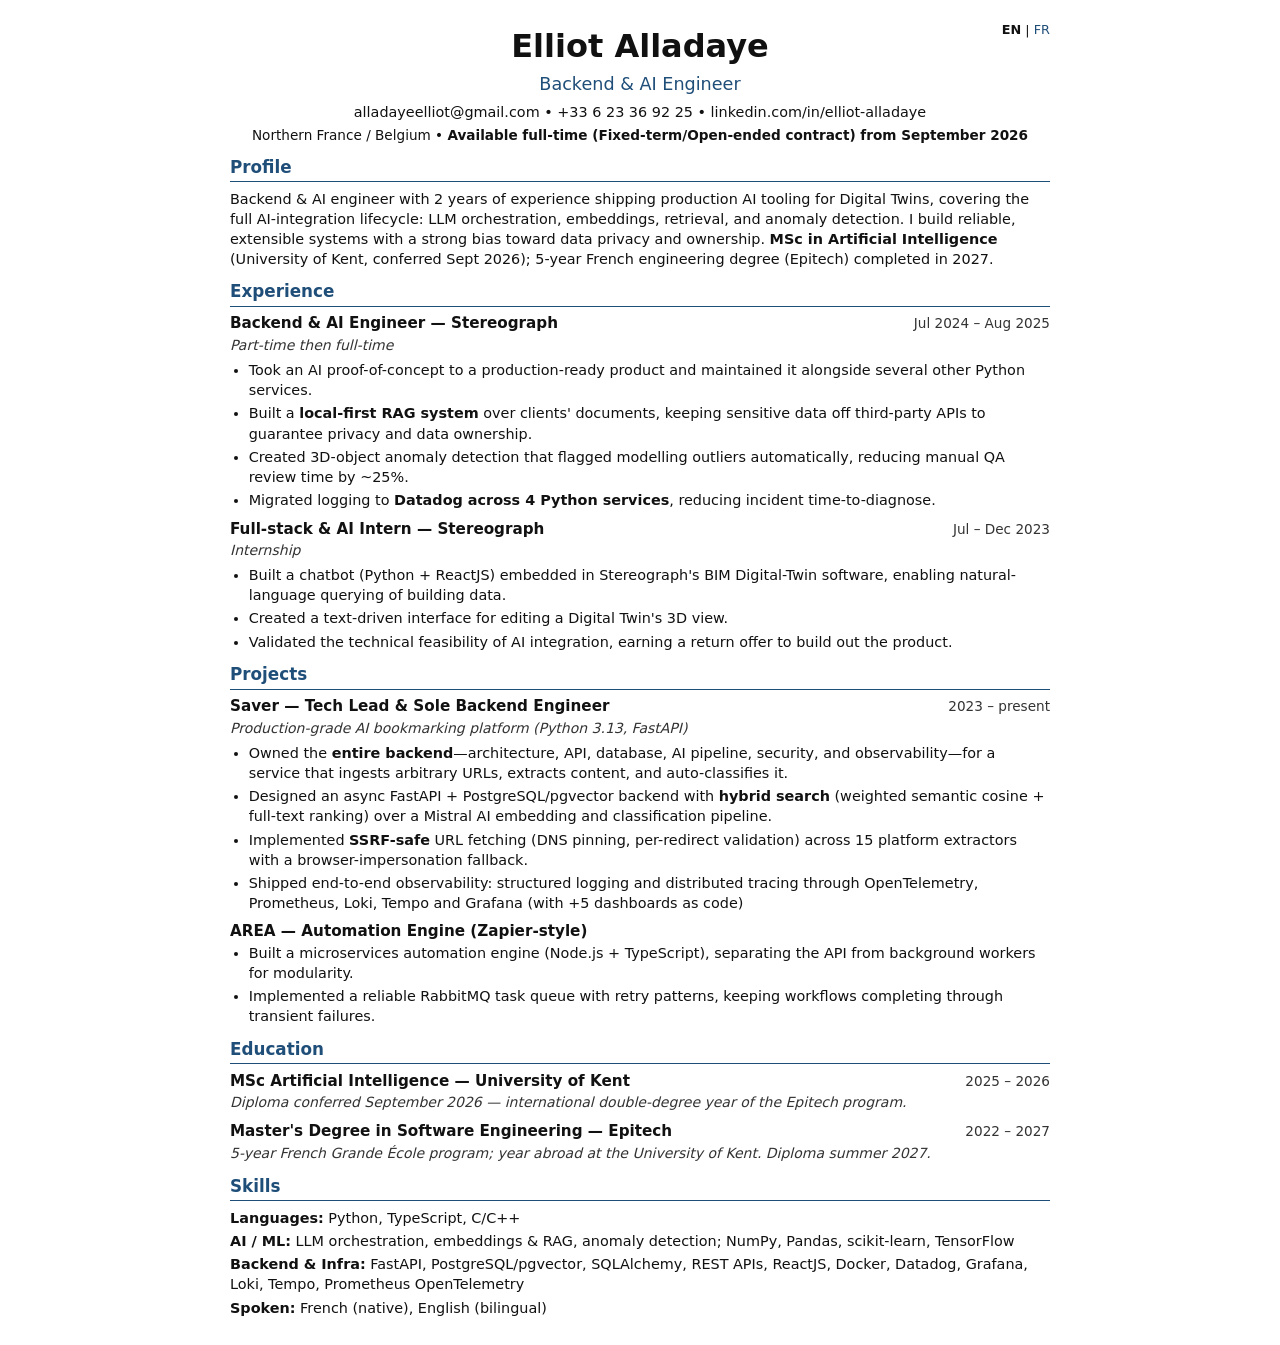
==== index.html @ 2c44abee "cv: add html cv" ====
<!DOCTYPE html>
<html lang="en">
<head>
  <meta charset="UTF-8">
  <meta name="viewport" content="width=device-width, initial-scale=1.0">
  <title>Elliot Alladayè — Backend &amp; AI Engineer</title>
  <meta name="description" content="Backend &amp; AI engineer with 2 years of experience shipping production AI tooling for Digital Twins. Available full-time from September 2026.">
  <meta property="og:title" content="Elliot Alladaye — Backend &amp; AI Engineer">
  <meta property="og:description" content="Backend &amp; AI engineer with 2 years of experience shipping production AI tooling for Digital Twins. Available full-time from September 2026.">
  <meta property="og:type" content="profile">
  <link rel="alternate" hreflang="fr" href="fr.html">
  <link rel="alternate" hreflang="en" href="index.html">
  <link rel="stylesheet" href="style.css">
  <script type="application/ld+json">
  {
    "@context": "https://schema.org",
    "@type": "Person",
    "name": "Elliot Alladaye",
    "email": "alladayeelliot@gmail.com",
    "telephone": "+33623369225",
    "url": "https://www.linkedin.com/in/elliot-alladaye",
    "jobTitle": "Backend & AI Engineer",
    "sameAs": ["https://www.linkedin.com/in/elliot-alladaye"]
  }
  </script>
</head>
<body>
  <div class="page">

    <header>
      <div class="lang-switch"><strong>EN</strong> | <a href="fr.html">FR</a></div>
      <h1>Elliot Alladaye</h1>
      <p class="job-title">Backend &amp; AI Engineer</p>
      <p class="contact">
        <a href="mailto:alladayeelliot@gmail.com">alladayeelliot@gmail.com</a> &bull;
        <a href="tel:+33623369225">+33 6 23 36 92 25</a> &bull;
        <a href="https://www.linkedin.com/in/elliot-alladaye">linkedin.com/in/elliot-alladaye</a>
      </p>
      <p class="availability">Northern France / Belgium &bull; <strong>Available full-time (Fixed-term/Open-ended contract) from September 2026</strong></p>
    </header>

    <main>

      <section aria-labelledby="profile-heading">
        <h2 id="profile-heading">Profile</h2>
        <p class="profile-text">Backend &amp; AI engineer with 2 years of experience shipping production AI tooling for Digital Twins, covering the full AI-integration lifecycle: LLM orchestration, embeddings, retrieval, and anomaly detection. I build reliable, extensible systems with a strong bias toward data privacy and ownership. <strong>MSc in Artificial Intelligence</strong> (University of Kent, conferred Sept 2026); 5-year French engineering degree (Epitech) completed in 2027.</p>
      </section>

      <section aria-labelledby="experience-heading">
        <h2 id="experience-heading">Experience</h2>

        <div class="entry">
          <div class="entry-header">
            <strong>Backend &amp; AI Engineer — Stereograph</strong>
            <span class="date">Jul 2024 – Aug 2025</span>
          </div>
          <p class="subentry">Part-time then full-time</p>
          <ul>
            <li>Took an AI proof-of-concept to a production-ready product and maintained it alongside several other Python services.</li>
            <li>Built a <strong>local-first RAG system</strong> over clients' documents, keeping sensitive data off third-party APIs to guarantee privacy and data ownership.</li>
            <li>Created 3D-object anomaly detection that flagged modelling outliers automatically, reducing manual QA review time by ~25%.</li>
            <li>Migrated logging to <strong>Datadog across 4 Python services</strong>, reducing incident time-to-diagnose.</li>
          </ul>
        </div>

        <div class="entry">
          <div class="entry-header">
            <strong>Full-stack &amp; AI Intern — Stereograph</strong>
            <span class="date">Jul – Dec 2023</span>
          </div>
          <p class="subentry">Internship</p>
          <ul>
            <li>Built a chatbot (Python + ReactJS) embedded in Stereograph's BIM Digital-Twin software, enabling natural-language querying of building data.</li>
            <li>Created a text-driven interface for editing a Digital Twin's 3D view.</li>
            <li>Validated the technical feasibility of AI integration, earning a return offer to build out the product.</li>
          </ul>
        </div>

      </section>

      <section aria-labelledby="projects-heading">
        <h2 id="projects-heading">Projects</h2>

        <div class="entry">
          <div class="entry-header">
            <strong>Saver — Tech Lead &amp; Sole Backend Engineer</strong>
            <span class="date">2023 – present</span>
          </div>
          <p class="subentry">Production-grade AI bookmarking platform (Python 3.13, FastAPI)</p>
          <ul>
            <li>Owned the <strong>entire backend</strong>—architecture, API, database, AI pipeline, security, and observability—for a service that ingests arbitrary URLs, extracts content, and auto-classifies it.</li>
            <li>Designed an async FastAPI + PostgreSQL/pgvector backend with <strong>hybrid search</strong> (weighted semantic cosine + full-text ranking) over a Mistral AI embedding and classification pipeline.</li>
            <li>Implemented <strong>SSRF-safe</strong> URL fetching (DNS pinning, per-redirect validation) across 15 platform extractors with a browser-impersonation fallback.</li>
            <li>Shipped end-to-end observability: structured logging and distributed tracing through OpenTelemetry, Prometheus, Loki, Tempo and Grafana (with +5 dashboards as code)</li>
          </ul>
        </div>

        <div class="entry">
          <div class="entry-header">
            <strong>AREA — Automation Engine (Zapier-style)</strong>
          </div>
          <ul>
            <li>Built a microservices automation engine (Node.js + TypeScript), separating the API from background workers for modularity.</li>
            <li>Implemented a reliable RabbitMQ task queue with retry patterns, keeping workflows completing through transient failures.</li>
          </ul>
        </div>

      </section>

      <section aria-labelledby="education-heading">
        <h2 id="education-heading">Education</h2>

        <div class="entry">
          <div class="entry-header">
            <strong>MSc Artificial Intelligence — University of Kent</strong>
            <span class="date">2025 – 2026</span>
          </div>
          <p class="subentry">Diploma conferred September 2026 — international double-degree year of the Epitech program.</p>
        </div>

        <div class="entry">
          <div class="entry-header">
            <strong>Master's Degree in Software Engineering — Epitech</strong>
            <span class="date">2022 – 2027</span>
          </div>
          <p class="subentry">5-year French <em>Grande École</em> program; year abroad at the University of Kent. Diploma summer 2027.</p>
        </div>

      </section>

      <section aria-labelledby="skills-heading">
        <h2 id="skills-heading">Skills</h2>
        <p class="skill-row"><strong>Languages:</strong> Python, TypeScript, C/C++</p>
        <p class="skill-row"><strong>AI / ML:</strong> LLM orchestration, embeddings &amp; RAG, anomaly detection; NumPy, Pandas, scikit-learn, TensorFlow</p>
        <p class="skill-row"><strong>Backend &amp; Infra:</strong> FastAPI, PostgreSQL/pgvector, SQLAlchemy, REST APIs, ReactJS, Docker, Datadog, Grafana, Loki, Tempo, Prometheus OpenTelemetry</p>
        <p class="skill-row"><strong>Spoken:</strong> French (native), English (bilingual)</p>
      </section>

    </main>
  </div>
</body>
</html>
---- style.css ----
:root {
  --accent: #1F4E79;
}

*, *::before, *::after {
  box-sizing: border-box;
  margin: 0;
  padding: 0;
}

body {
  font-family: system-ui, -apple-system, sans-serif;
  font-size: 10pt;
  line-height: 1.4;
  color: #111;
  background: #fff;
  padding: 1.5rem;
}

.page {
  max-width: 820px;
  margin: 0 auto;
}

/* ── Header ── */
header {
  text-align: center;
  margin-bottom: 0.6rem;
  position: relative;
}

h1 {
  font-size: 2rem;
  font-weight: 700;
  margin-bottom: 0.2rem;
}

.job-title {
  font-size: 1.1rem;
  color: var(--accent);
  margin-bottom: 0.35rem;
}

.contact {
  font-size: 0.9rem;
}

.contact a {
  color: #111;
  text-decoration: none;
}

.contact a:hover {
  text-decoration: underline;
}

.availability {
  font-size: 0.85rem;
  margin-top: 0.2rem;
}

.lang-switch {
  position: absolute;
  top: 0;
  right: 0;
  font-size: 0.8rem;
  line-height: 1;
}

.lang-switch a {
  color: var(--accent);
  text-decoration: none;
}

.lang-switch a:hover {
  text-decoration: underline;
}

/* ── Sections ── */
section {
  margin-top: 0.7rem;
}

h2 {
  font-size: 1.05rem;
  font-weight: 700;
  color: var(--accent);
  border-bottom: 1.5px solid var(--accent);
  padding-bottom: 2px;
  margin-bottom: 0.4rem;
}

/* ── Entries ── */
.entry {
  margin-bottom: 0.5rem;
}

.entry-header {
  display: flex;
  justify-content: space-between;
  align-items: baseline;
  gap: 1rem;
}

.entry-header strong {
  font-size: 0.95rem;
}

.date {
  font-size: 0.85rem;
  white-space: nowrap;
  flex-shrink: 0;
  color: #333;
}

.subentry {
  font-style: italic;
  font-size: 0.875rem;
  margin: 0.1rem 0 0.25rem;
  color: #333;
}

/* ── Lists ── */
ul {
  padding-left: 1.4em;
  margin: 0;
}

li {
  margin-bottom: 0.2rem;
  font-size: 0.9rem;
}

/* ── Skills ── */
.skill-row {
  font-size: 0.9rem;
  margin-bottom: 0.2rem;
}

/* ── Profile ── */
.profile-text {
  font-size: 0.9rem;
}

/* ── Print ── */
@media print {
  @page {
    margin: 1.1cm 1.4cm;
  }

  * {
    -webkit-print-color-adjust: exact;
    print-color-adjust: exact;
  }

  body {
    padding: 0;
    font-size: 10pt;
  }

  .lang-switch {
    display: none;
  }

  a {
    color: #111;
    text-decoration: none;
  }

  h2 {
    border-bottom-width: 1pt;
  }

  .entry {
    break-inside: avoid;
    page-break-inside: avoid;
  }

  section {
    break-inside: avoid;
    page-break-inside: avoid;
  }
}
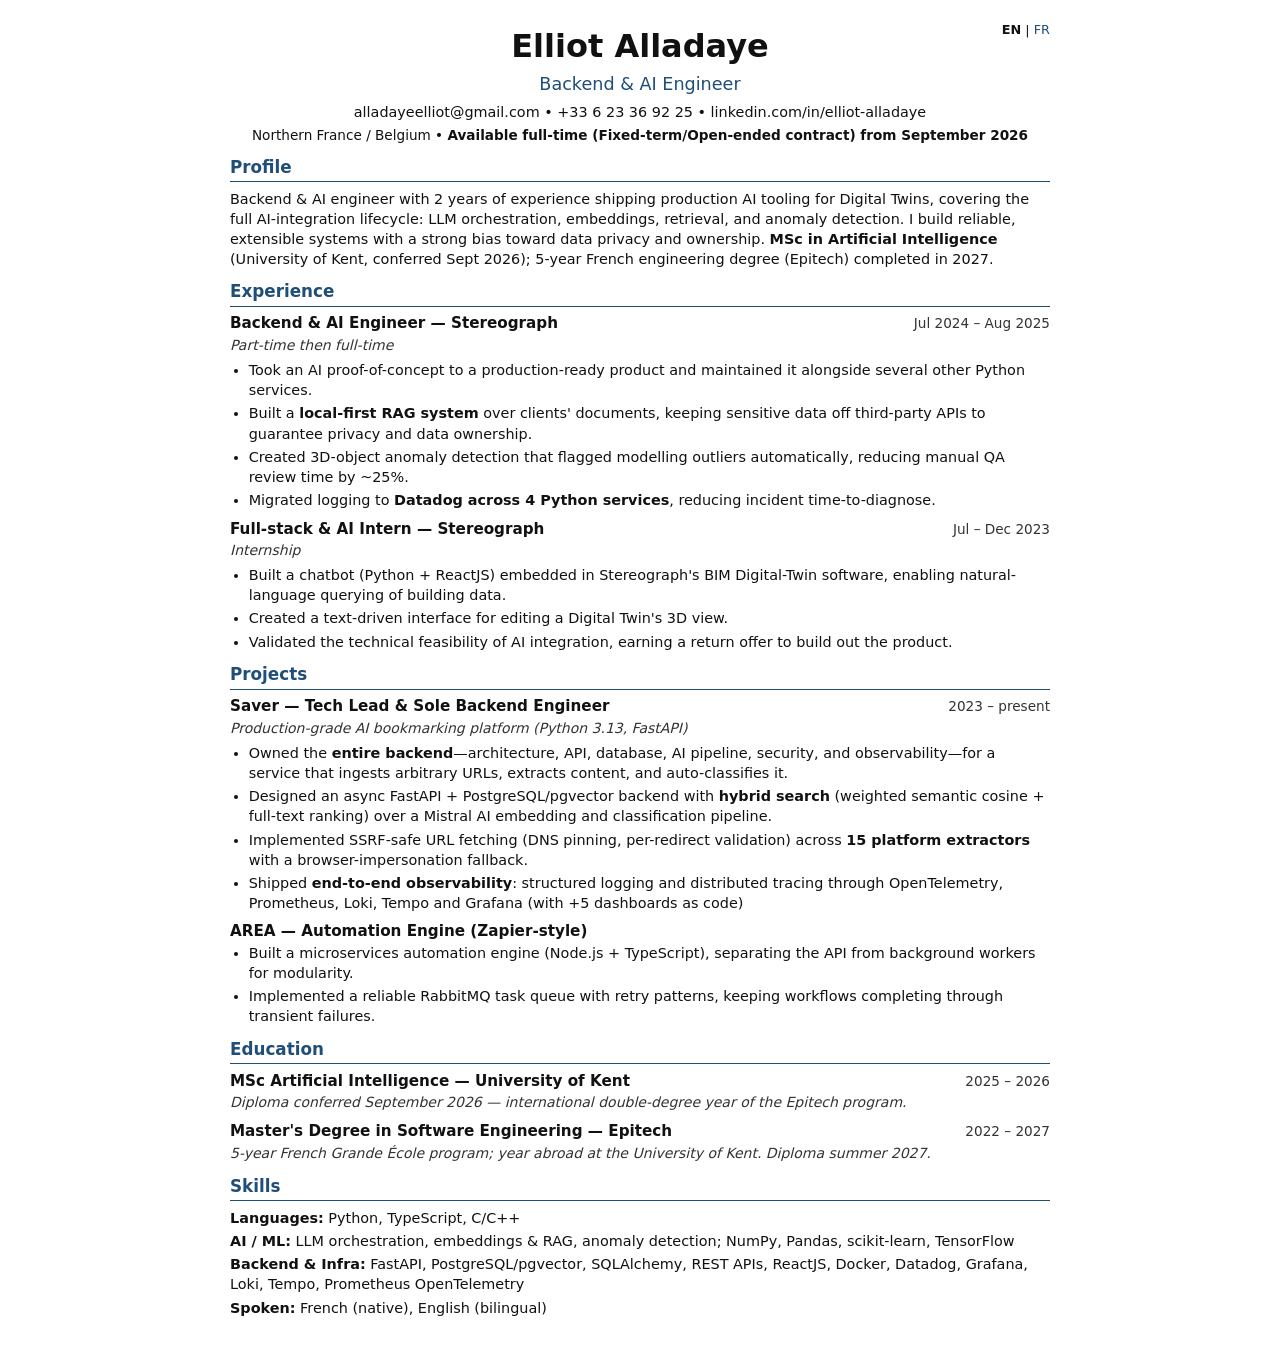
==== commit ef407924: "cv: better strong tags" ====
--- a/index.html
+++ b/index.html
@@ -90,8 +90,8 @@
           <ul>
             <li>Owned the <strong>entire backend</strong>—architecture, API, database, AI pipeline, security, and observability—for a service that ingests arbitrary URLs, extracts content, and auto-classifies it.</li>
             <li>Designed an async FastAPI + PostgreSQL/pgvector backend with <strong>hybrid search</strong> (weighted semantic cosine + full-text ranking) over a Mistral AI embedding and classification pipeline.</li>
-            <li>Implemented <strong>SSRF-safe</strong> URL fetching (DNS pinning, per-redirect validation) across 15 platform extractors with a browser-impersonation fallback.</li>
-            <li>Shipped end-to-end observability: structured logging and distributed tracing through OpenTelemetry, Prometheus, Loki, Tempo and Grafana (with +5 dashboards as code)</li>
+            <li>Implemented SSRF-safe URL fetching (DNS pinning, per-redirect validation) across <strong>15 platform extractors</strong> with a browser-impersonation fallback.</li>
+            <li>Shipped <strong>end-to-end observability</strong>: structured logging and distributed tracing through OpenTelemetry, Prometheus, Loki, Tempo and Grafana (with +5 dashboards as code)</li>
           </ul>
         </div>
 
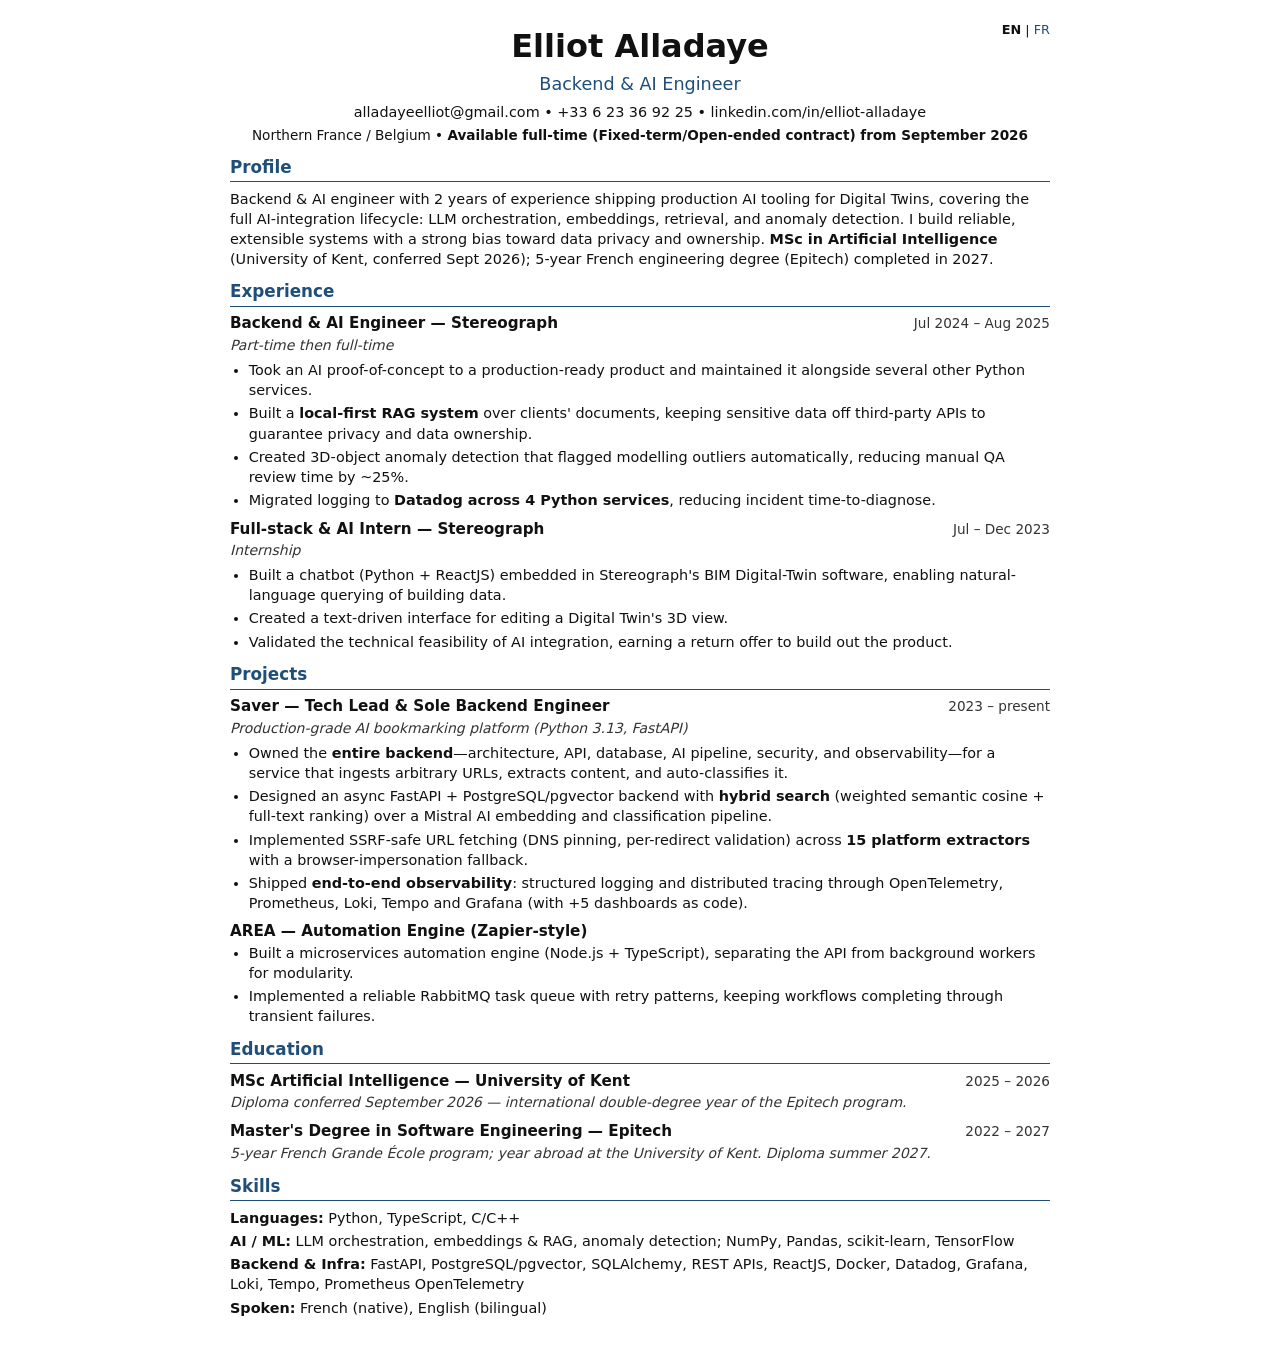
==== commit 56852fb8: "cv: add '.'" ====
--- a/index.html
+++ b/index.html
@@ -91,7 +91,7 @@
             <li>Owned the <strong>entire backend</strong>—architecture, API, database, AI pipeline, security, and observability—for a service that ingests arbitrary URLs, extracts content, and auto-classifies it.</li>
             <li>Designed an async FastAPI + PostgreSQL/pgvector backend with <strong>hybrid search</strong> (weighted semantic cosine + full-text ranking) over a Mistral AI embedding and classification pipeline.</li>
             <li>Implemented SSRF-safe URL fetching (DNS pinning, per-redirect validation) across <strong>15 platform extractors</strong> with a browser-impersonation fallback.</li>
-            <li>Shipped <strong>end-to-end observability</strong>: structured logging and distributed tracing through OpenTelemetry, Prometheus, Loki, Tempo and Grafana (with +5 dashboards as code)</li>
+            <li>Shipped <strong>end-to-end observability</strong>: structured logging and distributed tracing through OpenTelemetry, Prometheus, Loki, Tempo and Grafana (with +5 dashboards as code).</li>
           </ul>
         </div>
 
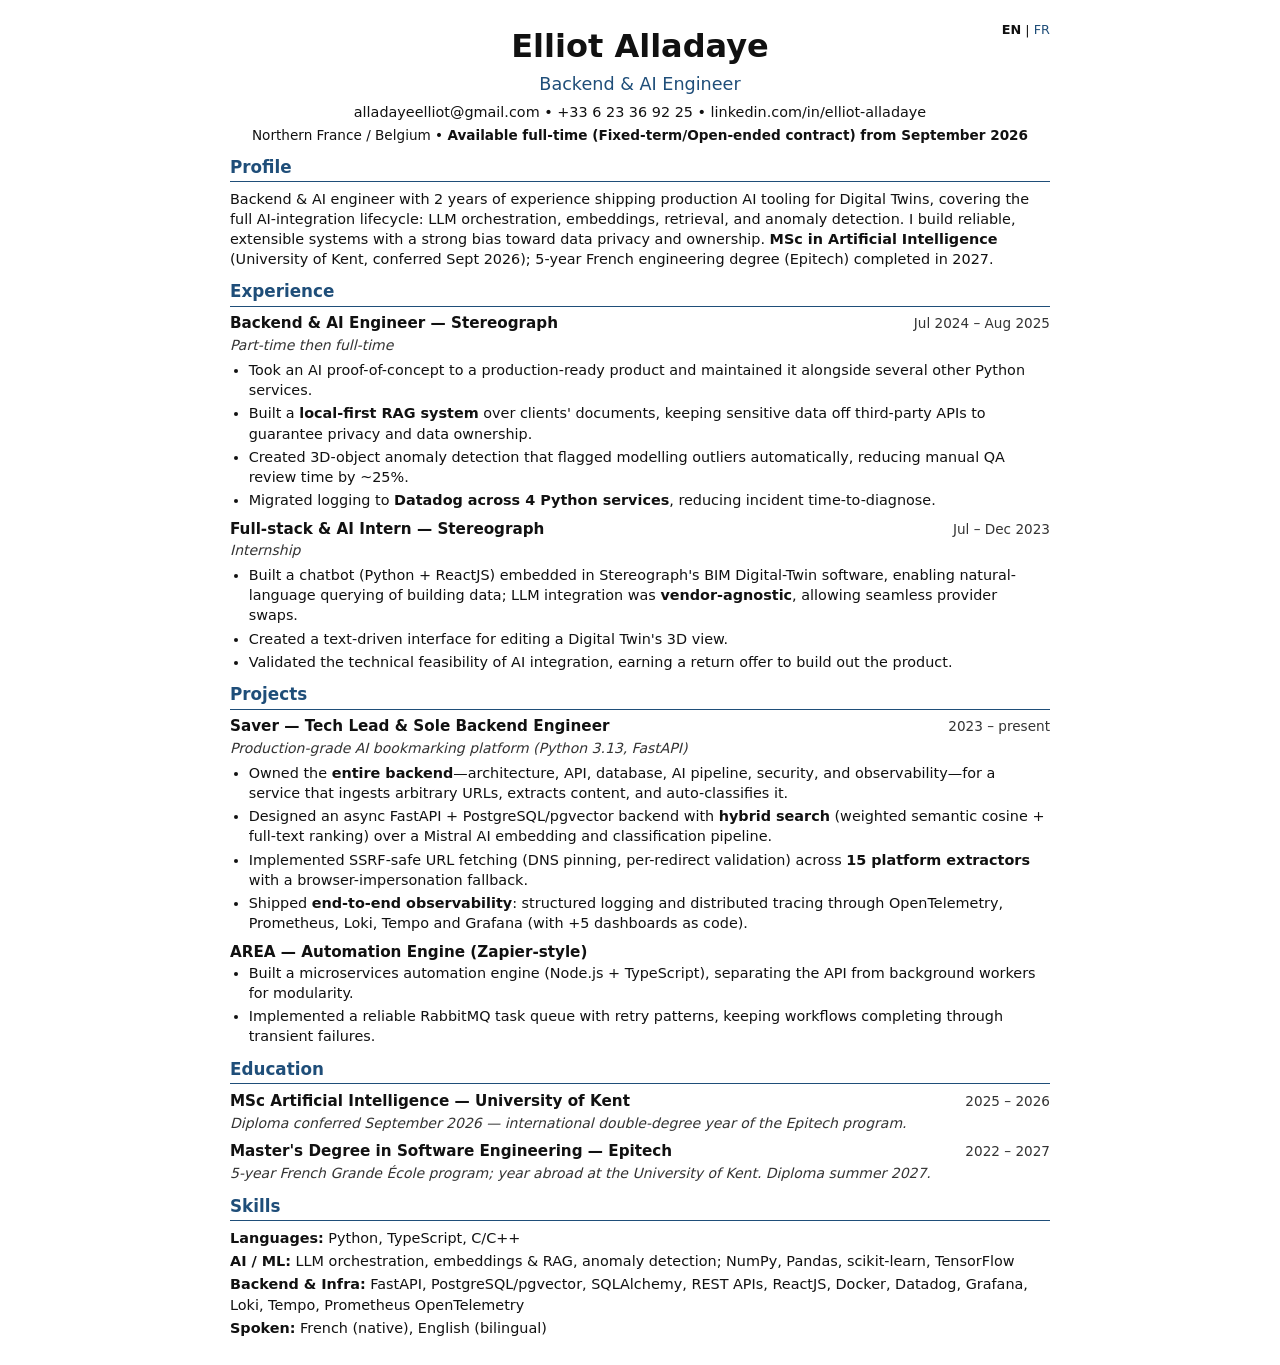
==== commit 3e03e1b0: "cv: add LLM vendor agnostic" ====
--- a/index.html
+++ b/index.html
@@ -70,7 +70,7 @@
           </div>
           <p class="subentry">Internship</p>
           <ul>
-            <li>Built a chatbot (Python + ReactJS) embedded in Stereograph's BIM Digital-Twin software, enabling natural-language querying of building data.</li>
+            <li>Built a chatbot (Python + ReactJS) embedded in Stereograph's BIM Digital-Twin software, enabling natural-language querying of building data; LLM integration was <strong>vendor-agnostic</strong>, allowing seamless provider swaps.</li>
             <li>Created a text-driven interface for editing a Digital Twin's 3D view.</li>
             <li>Validated the technical feasibility of AI integration, earning a return offer to build out the product.</li>
           </ul>
